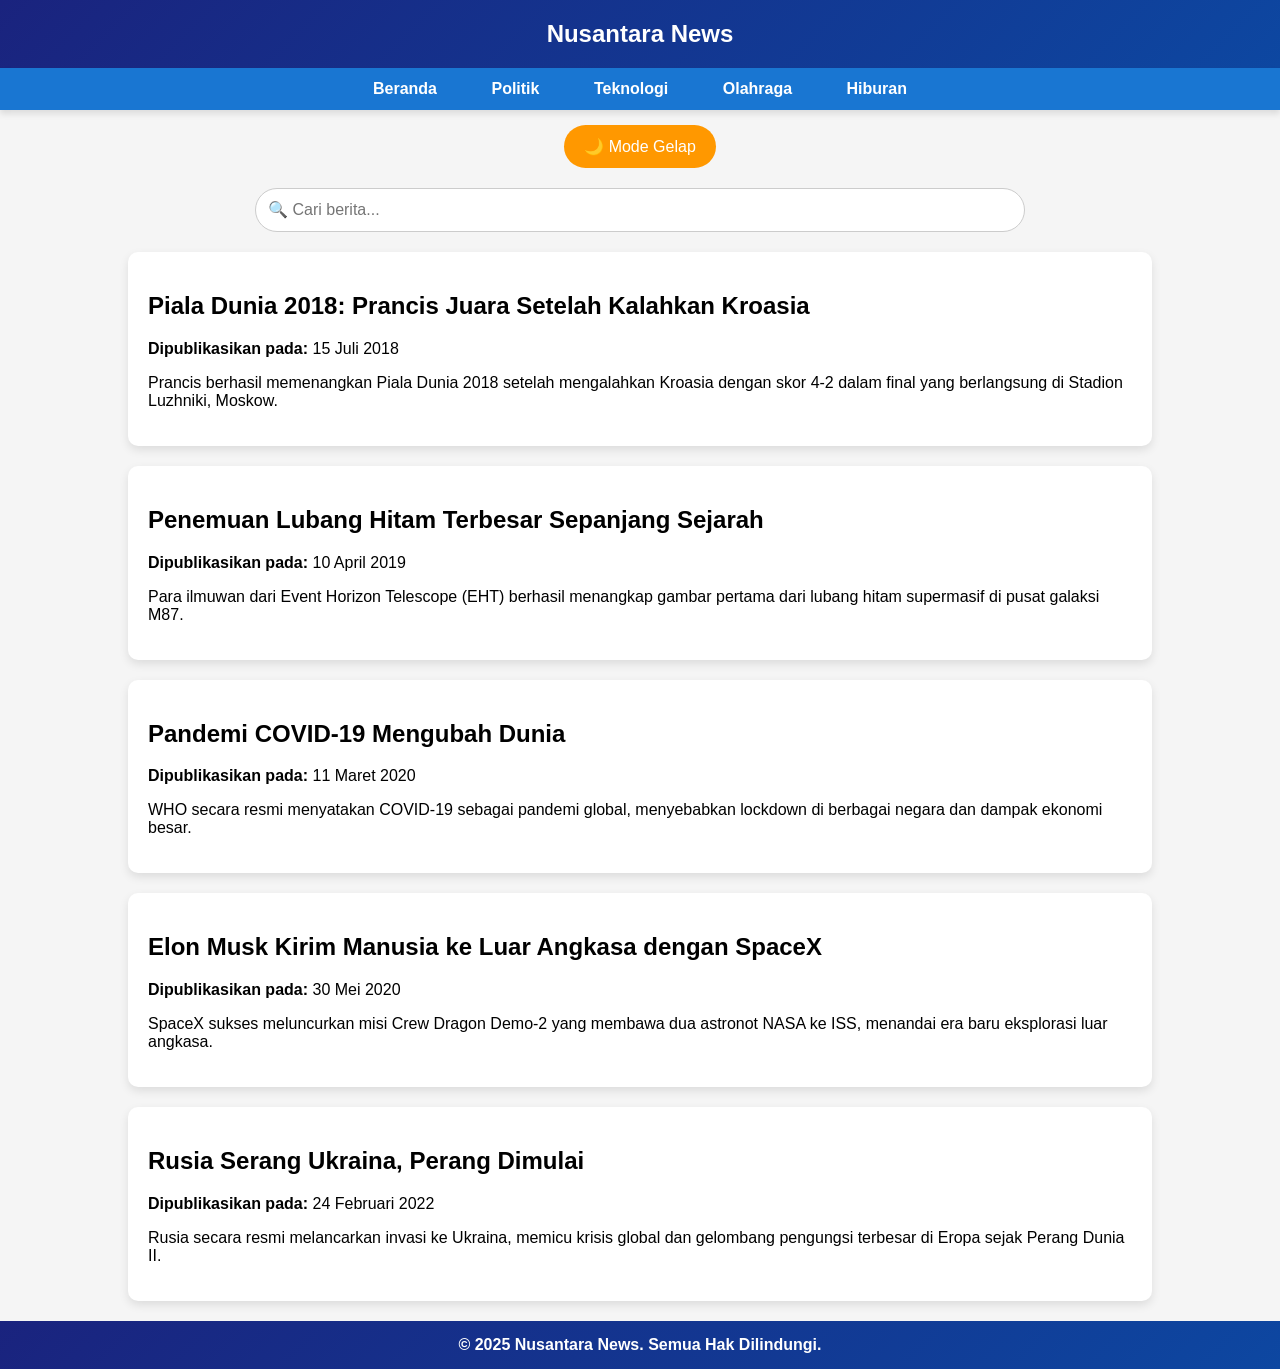
==== Project Front End.html @ bc321ef3 "Add files via upload" ====
<!DOCTYPE html>
<html lang="id">

<head>
    <meta charset="UTF-8">
    <meta name="viewport" content="width=device-width, initial-scale=1.0">
    <title>Nusantara News</title>
    <style>
        /* Global Style */
        
        body {
            font-family: 'Arial', sans-serif;
            margin: 0;
            padding: 0;
            background-color: #f5f5f5;
            color: black;
            transition: background 0.3s, color 0.3s;
        }
        
        body.dark-mode {
            background-color: #121212;
            color: white;
        }
        /* Header */
        
        header {
            background: linear-gradient(135deg, #1a237e, #0d47a1);
            color: white;
            padding: 20px;
            text-align: center;
            font-size: 24px;
            font-weight: bold;
        }
        /* Navigation */
        
        nav {
            background: #1976d2;
            padding: 12px;
            text-align: center;
            box-shadow: 0px 4px 6px rgba(0, 0, 0, 0.1);
        }
        
        nav a {
            color: white;
            margin: 0 15px;
            text-decoration: none;
            font-weight: bold;
            padding: 10px;
            border-radius: 5px;
            transition: background 0.3s;
        }
        
        nav a:hover {
            background: rgba(255, 255, 255, 0.2);
        }
        /* Container */
        
        .container {
            width: 80%;
            margin: 20px auto;
        }
        /* News Article */
        
        .news-article {
            background: white;
            border-radius: 10px;
            padding: 20px;
            margin-bottom: 20px;
            box-shadow: 0px 4px 10px rgba(0, 0, 0, 0.1);
            transition: transform 0.3s;
        }
        
        .news-article:hover {
            transform: scale(1.02);
        }
        
        body.dark-mode .news-article {
            background: #333;
        }
        /* Toggle Button */
        
        .toggle-container {
            text-align: center;
            margin: 15px;
        }
        
        .toggle-btn {
            background: #ff9800;
            color: white;
            border: none;
            padding: 12px 20px;
            font-size: 16px;
            border-radius: 25px;
            cursor: pointer;
            transition: background 0.3s;
        }
        
        .toggle-btn:hover {
            background: #e65100;
        }
        
        body.dark-mode .toggle-btn {
            background: #ffc107;
            color: black;
        }
        /* Search Box */
        
        .search-container {
            text-align: center;
            margin: 20px;
        }
        
        .search-box {
            width: 60%;
            padding: 12px;
            font-size: 16px;
            border-radius: 25px;
            border: 1px solid #ccc;
            outline: none;
            transition: border 0.3s;
        }
        
        .search-box:focus {
            border-color: #1976d2;
        }
        /* Footer */
        
        footer {
            background: linear-gradient(135deg, #1a237e, #0d47a1);
            color: white;
            text-align: center;
            padding: 15px;
            margin-top: 20px;
            font-weight: bold;
        }
    </style>
</head>

<body>

    <header>
        Nusantara News
    </header>

    <nav>
        <a href="#">Beranda</a>
        <a href="#">Politik</a>
        <a href="#">Teknologi</a>
        <a href="#">Olahraga</a>
        <a href="#">Hiburan</a>
    </nav>

    <div class="toggle-container">
        <button class="toggle-btn" onclick="toggleDarkMode()">🌙 Mode Gelap</button>
    </div>

    <div class="search-container">
        <input type="text" class="search-box" id="searchInput" onkeyup="searchNews()" placeholder="🔍 Cari berita...">
    </div>

    <div class="container" id="newsContainer">
        <div class="news-article">
            <h2>Piala Dunia 2018: Prancis Juara Setelah Kalahkan Kroasia</h2>
            <p><strong>Dipublikasikan pada: </strong>15 Juli 2018</p>
            <p>Prancis berhasil memenangkan Piala Dunia 2018 setelah mengalahkan Kroasia dengan skor 4-2 dalam final yang berlangsung di Stadion Luzhniki, Moskow.</p>
        </div>

        <div class="news-article">
            <h2>Penemuan Lubang Hitam Terbesar Sepanjang Sejarah</h2>
            <p><strong>Dipublikasikan pada: </strong>10 April 2019</p>
            <p>Para ilmuwan dari Event Horizon Telescope (EHT) berhasil menangkap gambar pertama dari lubang hitam supermasif di pusat galaksi M87.</p>
        </div>

        <div class="news-article">
            <h2>Pandemi COVID-19 Mengubah Dunia</h2>
            <p><strong>Dipublikasikan pada: </strong>11 Maret 2020</p>
            <p>WHO secara resmi menyatakan COVID-19 sebagai pandemi global, menyebabkan lockdown di berbagai negara dan dampak ekonomi besar.</p>
        </div>

        <div class="news-article">
            <h2>Elon Musk Kirim Manusia ke Luar Angkasa dengan SpaceX</h2>
            <p><strong>Dipublikasikan pada: </strong>30 Mei 2020</p>
            <p>SpaceX sukses meluncurkan misi Crew Dragon Demo-2 yang membawa dua astronot NASA ke ISS, menandai era baru eksplorasi luar angkasa.</p>
        </div>

        <div class="news-article">
            <h2>Rusia Serang Ukraina, Perang Dimulai</h2>
            <p><strong>Dipublikasikan pada: </strong>24 Februari 2022</p>
            <p>Rusia secara resmi melancarkan invasi ke Ukraina, memicu krisis global dan gelombang pengungsi terbesar di Eropa sejak Perang Dunia II.</p>
        </div>
    </div>

    <footer>
        &copy; 2025 Nusantara News. Semua Hak Dilindungi.
    </footer>

    <script>
        function toggleDarkMode() {
            document.body.classList.toggle("dark-mode");
            let btn = document.querySelector(".toggle-btn");
            if (document.body.classList.contains("dark-mode")) {
                btn.innerHTML = "☀️ Mode Terang";
            } else {
                btn.innerHTML = "🌙 Mode Gelap";
            }
        }

        function searchNews() {
            let input = document.getElementById("searchInput").value.toLowerCase();
            let articles = document.querySelectorAll(".news-article");

            articles.forEach(article => {
                let title = article.querySelector("h2").innerText.toLowerCase();
                let content = article.querySelector("p:nth-of-type(2)").innerText.toLowerCase();

                if (title.includes(input) || content.includes(input)) {
                    article.style.display = "";
                } else {
                    article.style.display = "none";
                }
            });
        }
    </script>

</body>

</html>
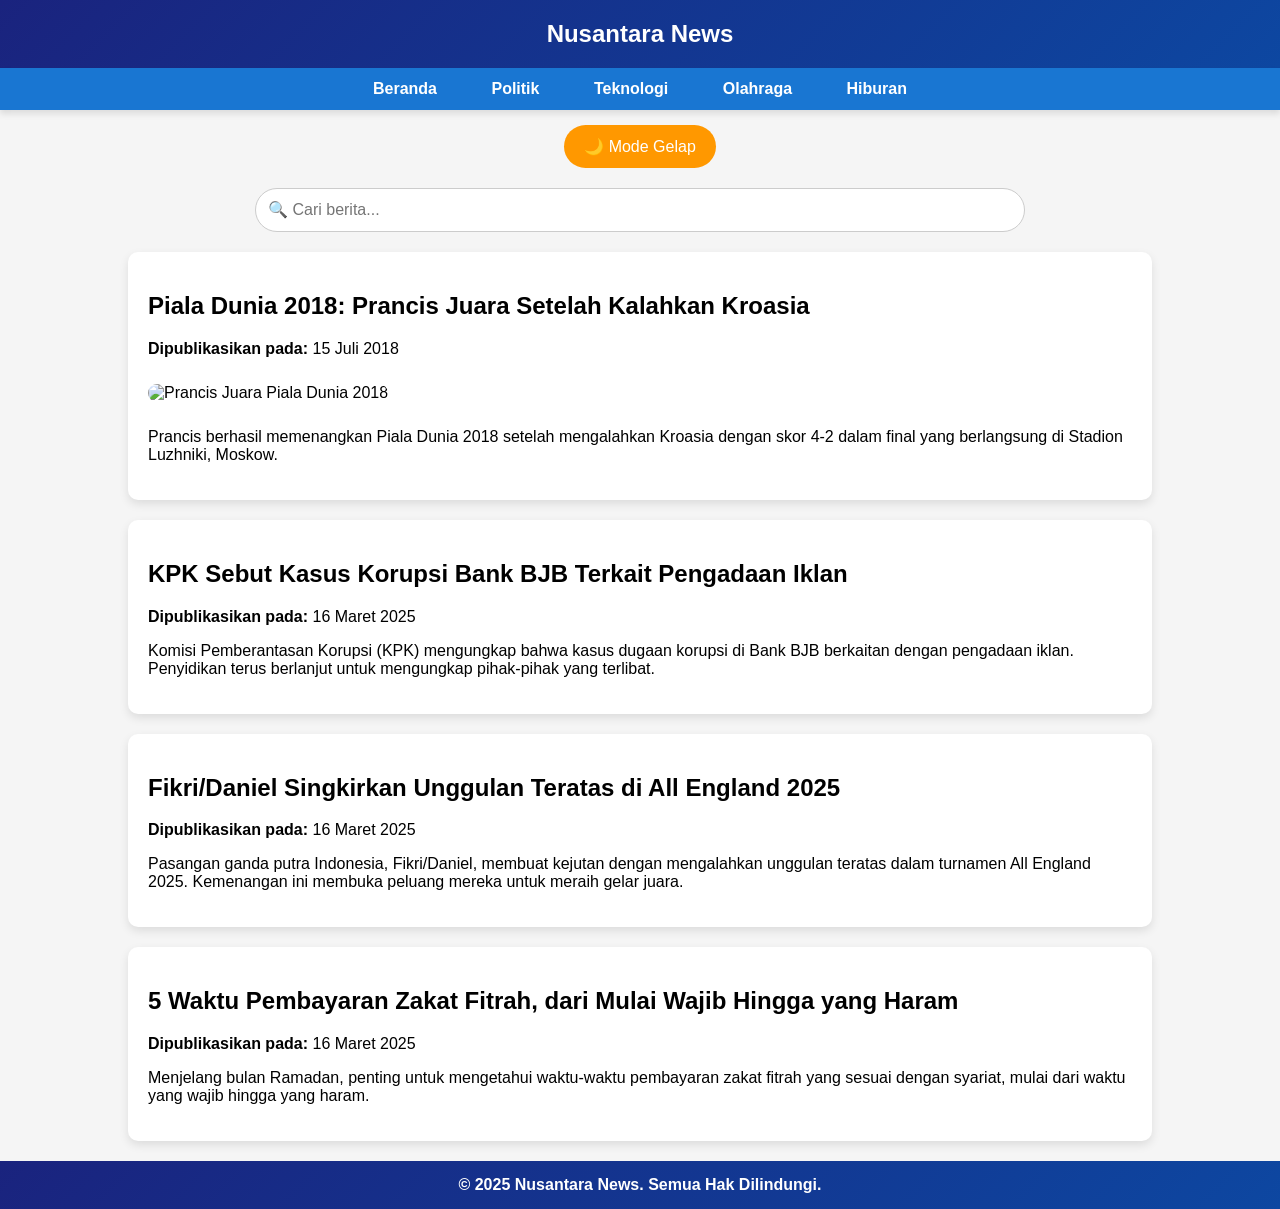
==== commit 89f611b9: "Add files via upload" ====
--- a/Project Front End.html
+++ b/Project Front End.html
@@ -159,34 +159,32 @@
     </div>
 
     <div class="container" id="newsContainer">
+        <!-- Berita Lama -->
         <div class="news-article">
             <h2>Piala Dunia 2018: Prancis Juara Setelah Kalahkan Kroasia</h2>
             <p><strong>Dipublikasikan pada: </strong>15 Juli 2018</p>
+            <img src="download.jpg" alt="Prancis Juara Piala Dunia 2018" style="width:100%; border-radius: 10px; margin: 10px 0;">
             <p>Prancis berhasil memenangkan Piala Dunia 2018 setelah mengalahkan Kroasia dengan skor 4-2 dalam final yang berlangsung di Stadion Luzhniki, Moskow.</p>
         </div>
 
-        <div class="news-article">
-            <h2>Penemuan Lubang Hitam Terbesar Sepanjang Sejarah</h2>
-            <p><strong>Dipublikasikan pada: </strong>10 April 2019</p>
-            <p>Para ilmuwan dari Event Horizon Telescope (EHT) berhasil menangkap gambar pertama dari lubang hitam supermasif di pusat galaksi M87.</p>
-        </div>
-
-        <div class="news-article">
-            <h2>Pandemi COVID-19 Mengubah Dunia</h2>
-            <p><strong>Dipublikasikan pada: </strong>11 Maret 2020</p>
-            <p>WHO secara resmi menyatakan COVID-19 sebagai pandemi global, menyebabkan lockdown di berbagai negara dan dampak ekonomi besar.</p>
-        </div>
-
-        <div class="news-article">
-            <h2>Elon Musk Kirim Manusia ke Luar Angkasa dengan SpaceX</h2>
-            <p><strong>Dipublikasikan pada: </strong>30 Mei 2020</p>
-            <p>SpaceX sukses meluncurkan misi Crew Dragon Demo-2 yang membawa dua astronot NASA ke ISS, menandai era baru eksplorasi luar angkasa.</p>
-        </div>
-
-        <div class="news-article">
-            <h2>Rusia Serang Ukraina, Perang Dimulai</h2>
-            <p><strong>Dipublikasikan pada: </strong>24 Februari 2022</p>
-            <p>Rusia secara resmi melancarkan invasi ke Ukraina, memicu krisis global dan gelombang pengungsi terbesar di Eropa sejak Perang Dunia II.</p>
+
+        <!-- Berita Terkini -->
+        <div class="news-article">
+            <h2>KPK Sebut Kasus Korupsi Bank BJB Terkait Pengadaan Iklan</h2>
+            <p><strong>Dipublikasikan pada: </strong>16 Maret 2025</p>
+            <p>Komisi Pemberantasan Korupsi (KPK) mengungkap bahwa kasus dugaan korupsi di Bank BJB berkaitan dengan pengadaan iklan. Penyidikan terus berlanjut untuk mengungkap pihak-pihak yang terlibat.</p>
+        </div>
+
+        <div class="news-article">
+            <h2>Fikri/Daniel Singkirkan Unggulan Teratas di All England 2025</h2>
+            <p><strong>Dipublikasikan pada: </strong>16 Maret 2025</p>
+            <p>Pasangan ganda putra Indonesia, Fikri/Daniel, membuat kejutan dengan mengalahkan unggulan teratas dalam turnamen All England 2025. Kemenangan ini membuka peluang mereka untuk meraih gelar juara.</p>
+        </div>
+
+        <div class="news-article">
+            <h2>5 Waktu Pembayaran Zakat Fitrah, dari Mulai Wajib Hingga yang Haram</h2>
+            <p><strong>Dipublikasikan pada: </strong>16 Maret 2025</p>
+            <p>Menjelang bulan Ramadan, penting untuk mengetahui waktu-waktu pembayaran zakat fitrah yang sesuai dengan syariat, mulai dari waktu yang wajib hingga yang haram.</p>
         </div>
     </div>
 
